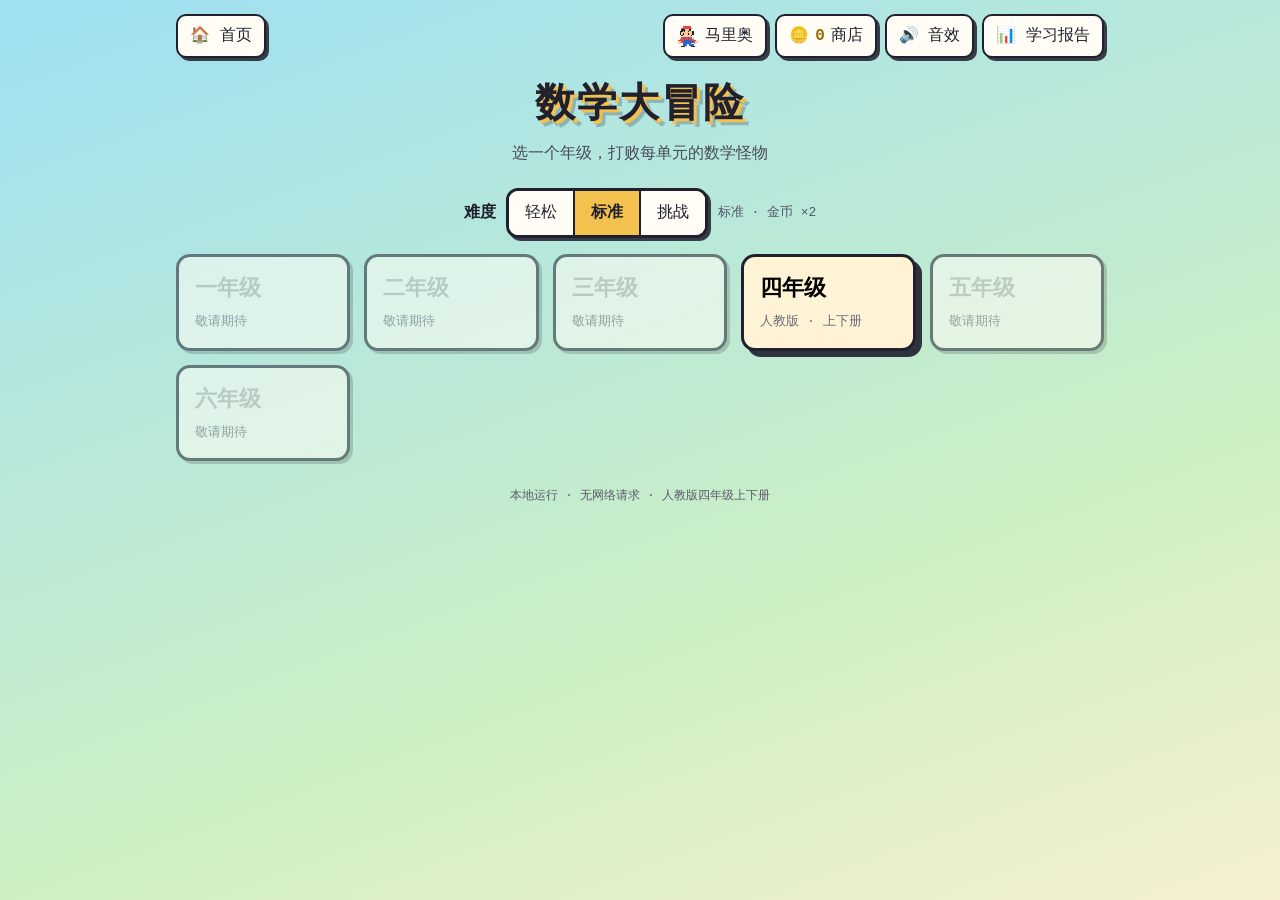
==== index.html @ fd485f0e "feat: 初始化数学大冒险并完成题目多样性与质量校验 本仓库此前没有提交，本次提交包含当前完整的四年级数学闯关游戏， 以及本轮完成的题目随机性 P0/P5 改动。  基础功能： - 人教版四年级上下" ====
<!DOCTYPE html>
<html lang="zh-CN">
<head>
  <meta charset="utf-8">
  <meta name="viewport" content="width=device-width, initial-scale=1">
  <title>数学大冒险 · 四年级</title>
  <link rel="stylesheet" href="css/style.css?v=5">
</head>
<body>
  <div id="app">
    <header id="topbar" class="topbar"></header>
    <main id="view" class="view" aria-live="polite"></main>
    <footer class="foot">本地运行 · 无网络请求 · 人教版四年级上下册</footer>
  </div>

  <!-- 经典脚本按依赖顺序加载：不用 ES Module，保证 file:// 下可直接打开 -->
  <script src="js/namespace.js?v=5"></script>
  <script src="data/character-assets.js?v=5"></script>
  <script src="data/difficulty.js?v=5"></script>
  <script src="data/curriculum.js?v=5"></script>
  <script src="data/shop.js?v=5"></script>
  <script src="data/music.js?v=5"></script>
  <script src="data/generators/g4a.js?v=5"></script>
  <script src="data/generators/g4b.js?v=5"></script>
  <script src="data/generators/challenge.js?v=5"></script>
  <script src="js/draw.js?v=5"></script>
  <script src="js/sprites.js?v=5"></script>
  <script src="js/audio.js?v=5"></script>
  <script src="js/music.js?v=5"></script>
  <script src="js/store.js?v=5"></script>
  <script src="js/session.js?v=5"></script>
  <script src="js/ui.js?v=5"></script>
  <script src="js/main.js?v=5"></script>
</body>
</html>
---- css/style.css ----
/* 任天堂风格像素界面：高对比、厚边框、硬阴影 */
:root {
  --ink: #20202e;
  --paper: #fffdf5;
  --sky1: #9fe0f3;
  --sky2: #cdefc4;
  --red: #e8453c;
  --green: #3aa655;
  --yellow: #f2c14e;
  --blue: #2f5fd0;
  --violet: #9b6bd6;
  --shadow: 6px 6px 0 rgba(32, 32, 46, 0.9);
}

* { box-sizing: border-box; }

html, body {
  margin: 0;
  padding: 0;
  min-height: 100%;
}

body {
  background: linear-gradient(160deg, var(--sky1) 0%, var(--sky2) 65%, #f6f0cf 100%);
  background-attachment: fixed;
  color: var(--ink);
  font-family: "Noto Sans SC", "PingFang SC", "Microsoft YaHei", "Courier New", monospace;
  font-size: 16px;
  line-height: 1.5;
}

#app {
  max-width: 960px;
  margin: 0 auto;
  padding: 14px 16px 40px;
}

/* ---------- 顶栏 ---------- */
.topbar {
  display: flex;
  align-items: center;
  justify-content: space-between;
  gap: 10px;
  flex-wrap: wrap;
  margin-bottom: 18px;
}

.bar-left, .bar-right { display: flex; align-items: center; gap: 8px; flex-wrap: wrap; }

.ghost {
  font: inherit;
  display: inline-flex;
  align-items: center;
  gap: 6px;
  padding: 8px 12px;
  background: var(--paper);
  border: 2px solid var(--ink);
  border-radius: 10px;
  box-shadow: 3px 3px 0 rgba(32, 32, 46, 0.85);
  cursor: pointer;
  color: var(--ink);
}

.ghost:hover { background: #fff6d9; }
.ghost:active { transform: translate(2px, 2px); box-shadow: 1px 1px 0 rgba(32, 32, 46, 0.85); }

.sprite {
  image-rendering: pixelated;
  image-rendering: crisp-edges;
  display: block;
}

.sprite.mini { width: 22px; height: 22px; }
.sprite.big { width: 88px; height: 88px; animation: bob 1.1s ease-in-out infinite; }

@keyframes bob {
  0%, 100% { transform: translateY(0); }
  50% { transform: translateY(-4px); }
}

/* 可点击控件保证 44px 最小高度（触屏友好） */
.ghost, .btn, .option, .chip, .node, .card { min-height: 44px; }

/* ---------- 首页 ---------- */
.hero { text-align: center; margin: 6px 0 22px; }
.hero h1 {
  font-size: 40px;
  margin: 6px 0;
  letter-spacing: 2px;
  color: var(--ink);
  text-shadow: 3px 3px 0 var(--yellow), 6px 6px 0 rgba(32, 32, 46, 0.25);
}
.sub { color: #4a4a5a; margin: 4px 0; }

.grade-grid {
  display: grid;
  grid-template-columns: repeat(auto-fit, minmax(150px, 1fr));
  gap: 14px;
}

.card {
  font: inherit;
  text-align: left;
  padding: 16px;
  background: var(--paper);
  border: 3px solid var(--ink);
  border-radius: 14px;
  box-shadow: var(--shadow);
  cursor: pointer;
  display: flex;
  flex-direction: column;
  gap: 6px;
}

.card:hover:not(.locked) { transform: translate(-2px, -2px); box-shadow: 8px 8px 0 rgba(32, 32, 46, 0.9); }
.card:active:not(.locked) { transform: translate(3px, 3px); box-shadow: 2px 2px 0 rgba(32, 32, 46, 0.9); }

.card.grade:nth-child(4) { background: #fff3d6; }
.card.locked { opacity: 0.55; cursor: not-allowed; box-shadow: 3px 3px 0 rgba(32, 32, 46, 0.35); }
.grade-name { font-size: 22px; font-weight: 700; }
.grade-note { font-size: 13px; color: #6b6b7a; }

/* ---------- 学期与单元 ---------- */
.panel-wrap { display: flex; flex-direction: column; gap: 18px; }

.semester-panel {
  background: var(--paper);
  border: 3px solid var(--ink);
  border-radius: 16px;
  box-shadow: var(--shadow);
  padding: 16px;
}

.semester-head {
  display: flex;
  align-items: center;
  justify-content: space-between;
  gap: 12px;
  flex-wrap: wrap;
}

.semester-head h2 { margin: 0; font-size: 22px; }

.chips {
  display: grid;
  grid-template-columns: repeat(auto-fill, minmax(190px, 1fr));
  gap: 10px;
  margin: 14px 0;
}

.chip {
  font: inherit;
  display: flex;
  align-items: center;
  justify-content: space-between;
  gap: 8px;
  padding: 10px 12px;
  background: #f4f8ff;
  border: 2px solid var(--ink);
  border-radius: 10px;
  cursor: pointer;
  text-align: left;
}

.chip:hover { background: #e3efff; }
.chip-name { font-size: 14px; }
.chip-stars { white-space: nowrap; }

.star { color: #9c9cae; font-size: 15px; }
.star.on { color: var(--yellow); text-shadow: 0 0 0 var(--ink); }

.exam-row {
  display: flex;
  align-items: center;
  justify-content: space-between;
  gap: 12px;
  flex-wrap: wrap;
  padding-top: 10px;
  border-top: 2px dashed #d6d0bd;
  font-size: 14px;
}

/* ---------- 地图 ---------- */
.map-head { display: flex; align-items: center; gap: 14px; flex-wrap: wrap; margin-bottom: 14px; }
.map-head h2 { margin: 0; font-size: 24px; }

.map-path { display: flex; flex-direction: column; gap: 12px; padding-bottom: 10px; }

.node {
  font: inherit;
  display: flex;
  align-items: center;
  gap: 12px;
  width: min(100%, 420px);
  padding: 12px 14px;
  background: var(--paper);
  border: 3px solid var(--ink);
  border-radius: 14px;
  box-shadow: 5px 5px 0 rgba(32, 32, 46, 0.85);
  cursor: pointer;
  text-align: left;
}

.map-path .node:nth-child(even) { margin-left: auto; }
.node:hover { transform: translate(-2px, -2px); box-shadow: 7px 7px 0 rgba(32, 32, 46, 0.9); }
.node:active { transform: translate(3px, 3px); box-shadow: 2px 2px 0 rgba(32, 32, 46, 0.9); }
.node.done { background: #eefbe9; }
.node.focus { outline: 4px solid var(--yellow); outline-offset: 3px; }
.node.boss { background: #ffe9e6; border-color: #7a1f1a; }

.node-order {
  flex: 0 0 auto;
  width: 34px;
  height: 34px;
  display: grid;
  place-items: center;
  border-radius: 50%;
  background: var(--blue);
  color: #fff;
  font-weight: 700;
  border: 2px solid var(--ink);
}

.node.boss .node-order { background: var(--red); }
.node-name { flex: 1; font-size: 16px; }
.node-stars { white-space: nowrap; font-size: 13px; color: #55556a; }

/* ---------- 战斗 ---------- */
.arena {
  display: grid;
  grid-template-columns: 1fr auto 1fr;
  align-items: center;
  gap: 10px;
  background: rgba(255, 255, 255, 0.55);
  border: 3px solid var(--ink);
  border-radius: 16px;
  padding: 12px 16px;
  margin-bottom: 14px;
}

.fighter { display: flex; flex-direction: column; align-items: center; gap: 4px; }
.fighter.right { align-items: center; }
.fname { font-size: 13px; font-weight: 700; }

.hearts { font-size: 22px; letter-spacing: 2px; }
.heart { color: var(--red); }
.heart.off { color: #b9b9c6; }

.hpbar {
  width: 120px;
  height: 14px;
  background: #d9d9e3;
  border: 2px solid var(--ink);
  border-radius: 8px;
  overflow: hidden;
}

.hpbar i {
  display: block;
  height: 100%;
  background: linear-gradient(90deg, #9be36f, #3aa655);
  transition: width 0.25s ease-out;
}

.mid { display: flex; flex-direction: column; align-items: center; gap: 6px; }
.vs { font-size: 20px; font-weight: 800; color: var(--red); }
.combo { font-size: 12px; color: var(--violet); min-height: 16px; font-weight: 700; }

.qcard {
  background: var(--paper);
  border: 3px solid var(--ink);
  border-radius: 16px;
  box-shadow: var(--shadow);
  padding: 16px;
}

.qhead { font-size: 13px; color: #6b6b7a; margin-bottom: 8px; }

.prompt {
  font-size: 20px;
  font-weight: 700;
  margin: 4px 0 14px;
  line-height: 1.55;
  word-break: break-word;
}

.qcanvas {
  display: block;
  width: 100%;
  max-width: 420px;
  height: 220px;
  margin: 0 auto 14px;
  background: var(--paper);
  border: 2px solid #d6d0bd;
  border-radius: 10px;
}

.options {
  display: grid;
  grid-template-columns: 1fr 1fr;
  gap: 10px;
}

.option {
  font: inherit;
  min-height: 52px;
  padding: 12px 14px;
  background: #f7f9ff;
  border: 3px solid var(--ink);
  border-radius: 12px;
  box-shadow: 4px 4px 0 rgba(32, 32, 46, 0.8);
  cursor: pointer;
  font-size: 17px;
  text-align: center;
  word-break: break-word;
}

.option:hover:not(:disabled) { background: #ffeeb8; transform: translate(-1px, -1px); }
.option:active:not(:disabled) { transform: translate(3px, 3px); box-shadow: 1px 1px 0 rgba(32, 32, 46, 0.8); }
.option.right { background: #d6f5d0; border-color: #1f7a35; }
.option.wrong { background: #ffd9d6; border-color: #a52a24; }
.option:disabled { cursor: default; }

.feedback {
  margin-top: 14px;
  padding: 12px 14px;
  border: 3px solid var(--ink);
  border-radius: 12px;
  background: #f4f8ff;
}

.feedback.ok { background: #e9fbe4; }
.feedback.bad { background: #ffecea; }
.fb-title { font-weight: 700; margin-bottom: 6px; }
.fb-explain { font-size: 14px; color: #3d3d4d; margin-bottom: 10px; }

/* ---------- 按钮 ---------- */
.btn {
  font: inherit;
  padding: 11px 20px;
  background: var(--yellow);
  border: 3px solid var(--ink);
  border-radius: 12px;
  box-shadow: 4px 4px 0 rgba(32, 32, 46, 0.85);
  cursor: pointer;
  font-weight: 700;
}

.btn:hover { filter: brightness(1.05); }
.btn:active { transform: translate(3px, 3px); box-shadow: 1px 1px 0 rgba(32, 32, 46, 0.85); }
.btn.alt { background: #d9ecff; }
.btn.danger { background: #ffc9c4; }
.btn.small { padding: 8px 14px; font-size: 14px; }

/* ---------- 结算 ---------- */
.result { text-align: center; background: var(--paper); border: 3px solid var(--ink); border-radius: 18px; box-shadow: var(--shadow); padding: 22px 18px; }
.result h2 { margin: 4px 0 6px; font-size: 30px; }
.result.win h2 { color: var(--green); }
.result.lose h2 { color: var(--red); }

.big-stars { font-size: 42px; letter-spacing: 6px; margin: 6px 0 10px; }
.big-stars .star { font-size: 42px; }

.result h3 { margin: 18px 0 6px; font-size: 16px; text-align: left; }
.topic-list { text-align: left; margin: 0; padding-left: 20px; color: #3d3d4d; }

.wrong-list { text-align: left; list-style: none; padding: 0; margin: 0; display: flex; flex-direction: column; gap: 10px; }
.wrong-list li { border: 2px dashed #d6d0bd; border-radius: 10px; padding: 10px 12px; }
.w-prompt { font-weight: 700; margin-bottom: 4px; }
.w-ans { font-size: 14px; color: #4a4a5a; }

.allright { color: var(--green); font-weight: 700; }

.actions { display: flex; gap: 12px; justify-content: center; flex-wrap: wrap; margin-top: 18px; }

.score { font-size: 54px; font-weight: 800; color: var(--blue); }

.meter { height: 16px; background: #e3e3ec; border: 2px solid var(--ink); border-radius: 10px; overflow: hidden; margin: 10px auto 16px; max-width: 420px; }
.meter i { display: block; height: 100%; background: linear-gradient(90deg, var(--green), var(--yellow)); }

/* ---------- 测验 ---------- */
.exam-head {
  display: flex;
  align-items: center;
  justify-content: space-between;
  gap: 12px;
  flex-wrap: wrap;
  margin-bottom: 12px;
  background: rgba(255, 255, 255, 0.6);
  border: 3px solid var(--ink);
  border-radius: 14px;
  padding: 10px 14px;
}

.exam-title { font-weight: 700; }
.exam-timer { font-size: 22px; font-weight: 800; color: var(--red); font-variant-numeric: tabular-nums; }
.exam-progress { font-size: 13px; color: #55556a; }

/* ---------- 报告 ---------- */
.report { background: var(--paper); border: 3px solid var(--ink); border-radius: 18px; box-shadow: var(--shadow); padding: 20px; }
.report h2 { margin-top: 0; }
.report h3 { margin: 20px 0 8px; }

.stats { display: grid; grid-template-columns: repeat(auto-fit, minmax(130px, 1fr)); gap: 12px; }
.stat { background: #f4f8ff; border: 2px solid var(--ink); border-radius: 12px; padding: 12px; text-align: center; }
.stat b { display: block; font-size: 26px; color: var(--blue); }
.stat span { font-size: 13px; color: #55556a; }

.report-table { width: 100%; border-collapse: collapse; font-size: 14px; }
.report-table th, .report-table td { border-bottom: 2px solid #eee7d6; padding: 8px 6px; text-align: left; }
.report-table .c { text-align: center; }

.exam-line { font-size: 14px; color: #4a4a5a; }

.warn {
  background: #fff3cd;
  border: 2px solid #b8860b;
  border-radius: 10px;
  padding: 10px 12px;
  font-size: 14px;
}

.fatal { background: #ffecea; border: 3px solid #7a1f1a; border-radius: 14px; padding: 20px; }
.fatal h1 { margin-top: 0; color: #7a1f1a; }

.foot { text-align: center; font-size: 12px; color: #5b5b6b; margin-top: 26px; }

@media (max-width: 720px) {
  .options { grid-template-columns: 1fr; }
  .hero h1 { font-size: 30px; }
  .arena { padding: 10px; }
  .sprite.big { width: 64px; height: 64px; }
  .map-path .node:nth-child(even) { margin-left: 0; }
  .node { width: 100%; }
}

@media (max-width: 1024px) {
  body { overflow-x: hidden; }
}

/* ---------- 攻击动画：马里奥跳跃、林克挥剑 ---------- */
@keyframes jumpAttack {
  0% { transform: translateY(0) scale(1); }
  35% { transform: translateY(-20px) scale(1.06); }
  65% { transform: translateY(-4px) scale(1.02); }
  100% { transform: translateY(0) scale(1); }
}

@keyframes slashAttack {
  0% { transform: rotate(0deg) translateX(0); }
  30% { transform: rotate(-16deg) translateX(-4px); }
  60% { transform: rotate(14deg) translateX(12px); }
  100% { transform: rotate(0deg) translateX(0); }
}

.sprite.big.act-mario { animation: jumpAttack 0.5s ease-out; }
.sprite.big.act-link { animation: slashAttack 0.5s ease-out; }

@keyframes hitShake {
  0%, 100% { transform: translateX(0); filter: none; }
  20% { transform: translateX(-6px); filter: brightness(1.6); }
  45% { transform: translateX(5px); }
  70% { transform: translateX(-3px); filter: brightness(1.3); }
}

.fighter.right.hit { animation: hitShake 0.42s ease-out; }

.super-banner {
  display: inline-block;
  margin-bottom: 6px;
  padding: 4px 14px;
  background: var(--red);
  color: #fff;
  font-weight: 800;
  letter-spacing: 2px;
  border: 2px solid var(--ink);
  border-radius: 8px;
  transform: rotate(-3deg);
  animation: superPop 0.4s ease-out;
}

@keyframes superPop {
  0% { transform: scale(0.5) rotate(-12deg); opacity: 0; }
  70% { transform: scale(1.12) rotate(-2deg); opacity: 1; }
  100% { transform: scale(1) rotate(-3deg); opacity: 1; }
}

/* 掉心时的心跳反馈 */
@keyframes heartHurt {
  0% { transform: scale(1); }
  25% { transform: scale(1.18) rotate(-3deg); }
  55% { transform: scale(0.94) rotate(2deg); }
  100% { transform: scale(1); }
}

.hearts.hurt { animation: heartHurt 0.45s ease-out; }

/* ---------- 金币与难度 ---------- */
.wallet { font-variant-numeric: tabular-nums; }
.wallet b { font-size: 16px; color: #a06a00; }

.difficulty-row {
  display: flex;
  align-items: center;
  justify-content: center;
  gap: 10px;
  flex-wrap: wrap;
  margin: 0 0 16px;
}

.diff-label { font-weight: 700; }

.segmented {
  display: inline-flex;
  border: 3px solid var(--ink);
  border-radius: 12px;
  overflow: hidden;
  box-shadow: 3px 3px 0 rgba(32, 32, 46, 0.85);
  background: var(--paper);
}

.seg {
  font: inherit;
  min-height: 44px;
  padding: 8px 16px;
  border: 0;
  border-right: 2px solid var(--ink);
  background: var(--paper);
  color: var(--ink);
  cursor: pointer;
}

.seg:last-child { border-right: 0; }
.seg:hover { background: #fff6d9; }
.seg.on { background: var(--yellow); font-weight: 800; }

.diff-note { font-size: 13px; color: #55556a; }

/* ---------- 头像 ---------- */
.avatar {
  display: inline-flex;
  align-items: center;
  justify-content: center;
  width: 36px;
  height: 36px;
  border: 3px solid var(--ink);
  border-radius: 9px;
  background: #fff;
  box-shadow: 2px 2px 0 rgba(32, 32, 46, 0.8);
  overflow: hidden;
  flex: none;
}

.avatar-default { background: #eaf6ff; }
.avatar-img { width: 100%; height: 100%; }

.avatar-letter {
  background: var(--tile);
  color: #fff;
  font-size: 20px;
  font-weight: 800;
  line-height: 1;
  text-shadow: 2px 2px 0 var(--tile-dark);
}

.avatar-big { width: 96px; height: 96px; border-width: 4px; border-radius: 14px; box-shadow: 4px 4px 0 rgba(32, 32, 46, 0.85); }
.avatar-big.avatar-letter { font-size: 52px; }
.avatar-card { width: 64px; height: 64px; }
.avatar-card.avatar-letter { font-size: 32px; }

/* ---------- 胜利庆祝 ---------- */
.celebration { position: relative; display: inline-block; margin: 2px auto 10px; }

@keyframes celebHop {
  0%, 100% { transform: translateY(0); }
  40% { transform: translateY(-14px); }
  60% { transform: translateY(-4px); }
}

@keyframes celebSpin {
  0% { transform: rotate(0deg) scale(1); }
  50% { transform: rotate(360deg) scale(1.08); }
  100% { transform: rotate(720deg) scale(1); }
}

@keyframes celebJump {
  0%, 100% { transform: translateY(0) rotate(0deg); }
  30% { transform: translateY(-24px) rotate(-8deg); }
  55% { transform: translateY(-6px) rotate(6deg); }
  75% { transform: translateY(-16px) rotate(-3deg); }
}

@keyframes celebSway {
  0%, 100% { transform: rotate(-7deg) translateY(0); }
  50% { transform: rotate(7deg) translateY(-8px); }
}

.celeb-default .avatar { animation: celebHop 1s ease-in-out infinite; }
.celeb-avatar-a .avatar { animation: celebSpin 1.6s ease-in-out infinite; }
.celeb-avatar-b .avatar { animation: celebJump 1.1s ease-in-out infinite; }
.celeb-avatar-c .avatar { animation: celebSway 1.2s ease-in-out infinite; }

.celeb-lose .avatar { filter: grayscale(1); opacity: 0.55; }

.twinkle {
  position: absolute;
  color: var(--yellow);
  font-style: normal;
  font-size: 18px;
  animation: twinkle 1.1s ease-in-out infinite;
}

.twinkle.t1 { top: -4px; left: -14px; }
.twinkle.t2 { top: 10px; right: -16px; animation-delay: 0.3s; }
.twinkle.t3 { bottom: 0; left: -18px; animation-delay: 0.6s; }

@keyframes twinkle {
  0%, 100% { opacity: 0.25; transform: scale(0.8); }
  50% { opacity: 1; transform: scale(1.2); }
}

/* ---------- 攻击特效 ---------- */
.fighter.right { position: relative; }

.fx { position: absolute; inset: 0; pointer-events: none; z-index: 3; }

.fx-lightning i {
  position: absolute;
  left: 50%;
  top: -6px;
  width: 22px;
  height: 76px;
  margin-left: -11px;
  background: #fff36b;
  clip-path: polygon(52% 0, 82% 0, 58% 38%, 86% 38%, 30% 100%, 44% 55%, 18% 55%);
  filter: drop-shadow(0 0 6px #ffd93b);
  animation: boltStrike 0.55s steps(4) both;
}

.fx-lightning i:nth-child(2) {
  left: 22%;
  top: 10px;
  height: 46px;
  width: 14px;
  animation-delay: 0.08s;
  opacity: 0.8;
}

.fx-lightning i:nth-child(3) {
  left: 78%;
  top: 4px;
  height: 52px;
  width: 12px;
  animation-delay: 0.14s;
  opacity: 0.7;
}

@keyframes boltStrike {
  0% { opacity: 0; transform: translateY(-18px) scaleY(0.3); }
  18% { opacity: 1; transform: translateY(0) scaleY(1); }
  38% { opacity: 0.15; }
  56% { opacity: 1; }
  100% { opacity: 0; transform: translateY(5px) scaleY(0.9); }
}

.fx-stars i {
  position: absolute;
  left: 50%;
  top: 52%;
  width: 12px;
  height: 12px;
  background: var(--yellow);
  clip-path: polygon(50% 0, 61% 35%, 98% 35%, 68% 57%, 79% 91%, 50% 70%, 21% 91%, 32% 57%, 2% 35%, 39% 35%);
  filter: drop-shadow(0 0 4px #ffdf6b);
  animation: starBurst 0.6s ease-out both;
  animation-delay: var(--d, 0s);
}

.fx-stars i:nth-child(even) { background: #fff3c4; width: 9px; height: 9px; }

@keyframes starBurst {
  0% { opacity: 0; transform: translate(-50%, -50%) scale(0.3); }
  20% { opacity: 1; }
  100% { opacity: 0; transform: translate(calc(-50% + var(--dx)), calc(-50% + var(--dy))) scale(1.1); }
}

/* ---------- 金币结算 ---------- */
.coin-gain {
  display: inline-flex;
  align-items: baseline;
  gap: 8px;
  margin: 4px 0 10px;
  padding: 6px 16px;
  background: #fff3c4;
  border: 2px dashed #c79b2e;
  border-radius: 12px;
  font-size: 24px;
  font-weight: 800;
  color: #a06a00;
  animation: coinPop 0.5s ease-out;
}

.coin-gain small { font-size: 13px; font-weight: 400; color: var(--ink); opacity: 0.75; }

@keyframes coinPop {
  0% { transform: scale(0.7); opacity: 0; }
  70% { transform: scale(1.08); }
  100% { transform: scale(1); opacity: 1; }
}

.lose-note { color: #8a8a99; }

/* ---------- 商店 ---------- */
.shop { background: var(--paper); border: 3px solid var(--ink); border-radius: 18px; box-shadow: var(--shadow); padding: 20px; }
.shop-head { display: flex; align-items: center; justify-content: space-between; gap: 12px; flex-wrap: wrap; }
.shop-head h2 { margin: 0; }

.wallet-big {
  font-size: 22px;
  font-weight: 800;
  color: #a06a00;
  background: #fff3c4;
  border: 2px solid #c79b2e;
  border-radius: 999px;
  padding: 4px 16px;
}

.shop-group { margin-top: 22px; }
.shop-group h3 { margin: 0 0 10px; }

.shop-grid {
  display: grid;
  grid-template-columns: repeat(auto-fill, minmax(200px, 1fr));
  gap: 12px;
}

.shop-item {
  display: flex;
  flex-direction: column;
  align-items: center;
  gap: 6px;
  text-align: center;
  background: #fff;
  border: 3px solid var(--ink);
  border-radius: 14px;
  box-shadow: 4px 4px 0 rgba(32, 32, 46, 0.8);
  padding: 12px;
}

.shop-item.equipped { background: #f0fff2; outline: 3px solid var(--green); outline-offset: -3px; }
.shop-item h4 { margin: 2px 0 0; font-size: 15px; }
.item-preview { height: 68px; display: flex; align-items: center; justify-content: center; }
.item-icon { font-size: 40px; line-height: 1; }
.item-desc { margin: 0; font-size: 12px; color: #55556a; min-height: 32px; }
.item-foot { display: flex; align-items: center; gap: 10px; margin-top: 4px; flex-wrap: wrap; justify-content: center; }
.price { font-size: 13px; font-weight: 700; color: #a06a00; }
.price.owned { color: #7a7a8a; font-weight: 400; }

.tag {
  font-size: 12px;
  font-weight: 700;
  color: #1d6b34;
  background: #d7f5df;
  border: 2px solid var(--green);
  border-radius: 999px;
  padding: 3px 10px;
}

.hint { font-size: 12px; color: #6b6b7a; margin: 8px 0 0; }

/* ---------- 提示 ---------- */
.toast {
  position: fixed;
  left: 50%;
  bottom: 28px;
  transform: translateX(-50%);
  background: var(--ink);
  color: #fff;
  padding: 10px 18px;
  border-radius: 10px;
  font-size: 14px;
  box-shadow: 3px 3px 0 rgba(0, 0, 0, 0.25);
  z-index: 50;
  animation: toastIn 0.2s ease-out;
}

@keyframes toastIn {
  from { opacity: 0; transform: translate(-50%, 8px); }
  to { opacity: 1; transform: translate(-50%, 0); }
}

@media (max-width: 480px) {
  .wallet-label { display: none; }
  .shop { padding: 14px; }
}
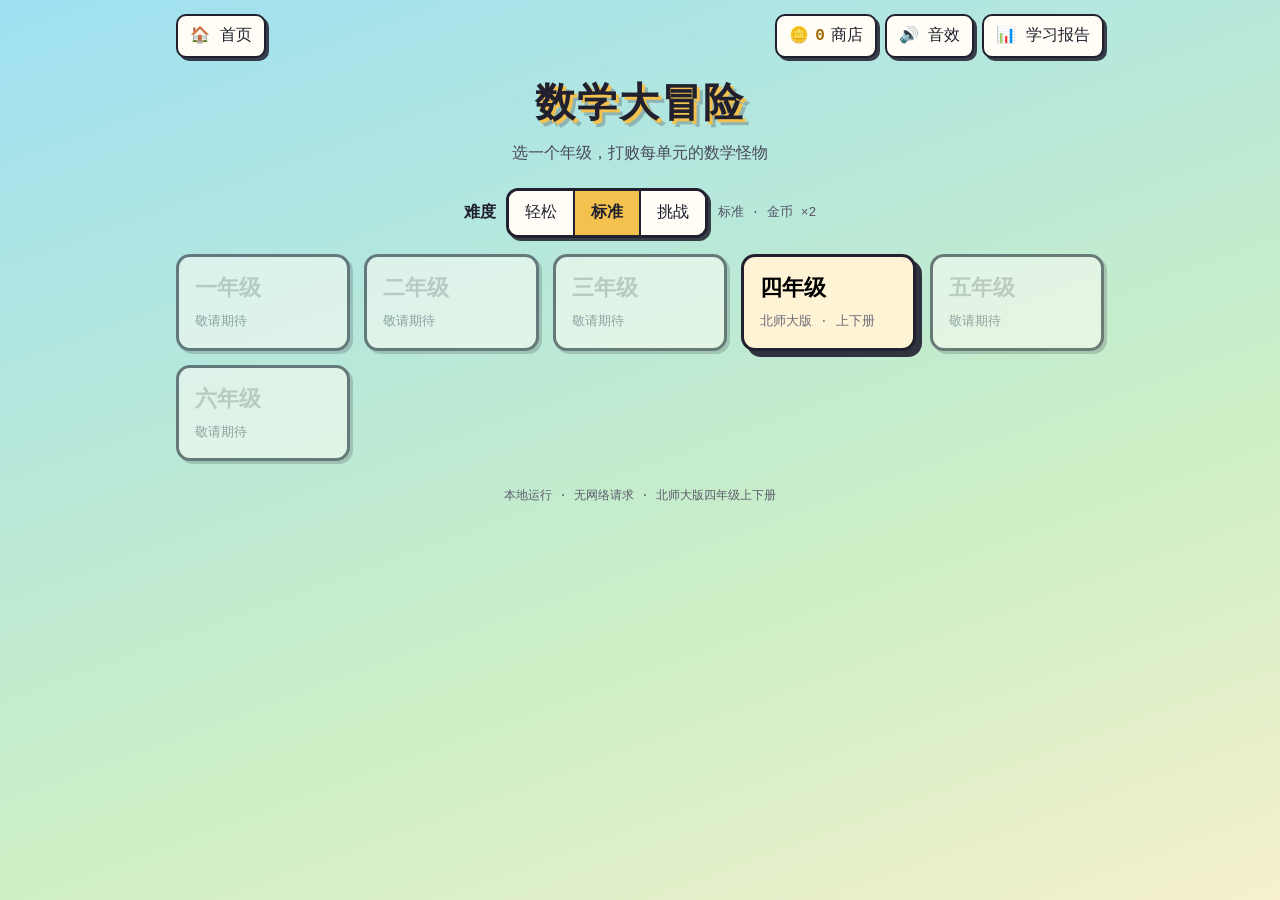
==== commit 76d015df: "fix: 修正人教版残留文案并完成 add-question-diversity 4.4 浏览器验证 - 首页年级卡与底部 footer 的"人教版 · 上下册"更正为"北师大版"   （题库已切北师" ====
--- a/index.html
+++ b/index.html
@@ -10,7 +10,7 @@
   <div id="app">
     <header id="topbar" class="topbar"></header>
     <main id="view" class="view" aria-live="polite"></main>
-    <footer class="foot">本地运行 · 无网络请求 · 人教版四年级上下册</footer>
+    <footer class="foot">本地运行 · 无网络请求 · 北师大版四年级上下册</footer>
   </div>
 
   <!-- 经典脚本按依赖顺序加载：不用 ES Module，保证 file:// 下可直接打开 -->
--- a/css/style.css
+++ b/css/style.css
@@ -595,10 +595,21 @@
   50% { transform: rotate(7deg) translateY(-8px); }
 }
 
+@keyframes celebBounce {
+  0%, 100% { transform: translateY(0) scale(1) rotate(0deg); }
+  25% { transform: translateY(-16px) scale(1.06, 0.92) rotate(-6deg); }
+  45% { transform: translateY(-4px) scale(0.94, 1.06) rotate(4deg); }
+  65% { transform: translateY(-12px) scale(1.04, 0.95) rotate(-3deg); }
+  85% { transform: translateY(0) scale(0.97, 1.03) rotate(2deg); }
+}
+
 .celeb-default .avatar { animation: celebHop 1s ease-in-out infinite; }
+.celeb-mario .avatar { animation: celebJump 0.9s ease-in-out infinite; }
+.celeb-link .avatar { animation: celebSpin 1.2s ease-in-out infinite; }
 .celeb-avatar-a .avatar { animation: celebSpin 1.6s ease-in-out infinite; }
 .celeb-avatar-b .avatar { animation: celebJump 1.1s ease-in-out infinite; }
 .celeb-avatar-c .avatar { animation: celebSway 1.2s ease-in-out infinite; }
+.celeb-avatar-d .avatar { animation: celebBounce 1.1s ease-in-out infinite; }
 
 .celeb-lose .avatar { filter: grayscale(1); opacity: 0.55; }
 
@@ -793,3 +804,118 @@
   .wallet-label { display: none; }
   .shop { padding: 14px; }
 }
+
+/* ---------- 受击白闪（敌人局部，z-index 2 位于商店特效 3 之下） ---------- */
+.hit-flash {
+  position: absolute;
+  inset: 0;
+  pointer-events: none;
+  z-index: 2;
+  background: radial-gradient(circle, rgba(255, 255, 255, 0.95), rgba(255, 255, 255, 0));
+  animation: hitFlash 0.1s ease-out forwards;
+}
+
+@keyframes hitFlash {
+  0% { opacity: 1; }
+  100% { opacity: 0; }
+}
+
+/* ---------- 爆炸容器 + 冲击波 + 像素粒子（z-index 4，可溢出容器外） ---------- */
+.boom {
+  position: absolute;
+  left: 50%;
+  top: 0;
+  width: 88px;
+  height: 88px;
+  margin-left: -44px;
+  pointer-events: none;
+  z-index: 4;
+}
+
+/* 冲击波环：像素风实色边框 + 硬阴影，不做平滑圆角 */
+.boom .shock {
+  position: absolute;
+  left: 50%;
+  top: 50%;
+  width: 22px;
+  height: 22px;
+  border: 3px solid var(--yellow);
+  box-shadow: 0 0 0 2px var(--ink);
+  animation: shockWave 0.5s ease-out both;
+}
+
+/* BOSS 冲击波更大、边框更粗 */
+.boom.big .shock {
+  width: 36px;
+  height: 36px;
+  border-width: 4px;
+}
+
+@keyframes shockWave {
+  0% { opacity: 1; transform: translate(-50%, -50%) scale(0.2); }
+  100% { opacity: 0; transform: translate(-50%, -50%) scale(3.6); }
+}
+
+/* 像素粒子：由 JS 内联 --dx/--dy/--d，普通 0.8s、BOSS 1.1s */
+.boom .p {
+  position: absolute;
+  left: 50%;
+  top: 50%;
+  width: 10px;
+  height: 10px;
+  background: var(--red);
+  box-shadow: 2px 2px 0 rgba(32, 32, 46, 0.8);
+  animation: boomFly var(--dur, 0.8s) ease-out both;
+  animation-delay: var(--d, 0s);
+}
+
+.boom.big .p { --dur: 1.1s; }
+
+@keyframes boomFly {
+  0% { opacity: 0; transform: translate(-50%, -50%) scale(0.4); }
+  20% { opacity: 1; }
+  100% { opacity: 0; transform: translate(calc(-50% + var(--dx)), calc(-50% + var(--dy))) scale(0.2); }
+}
+
+/* 爆炸期间隐藏敌人图像，但保留 .fname / .hpbar 占位，防布局跳动 */
+.fighter.right.boom .sprite.big { visibility: hidden; }
+
+/* ---------- 震屏：普通轻微 0.3s / BOSS 强烈 0.5s ---------- */
+.arena.shake { animation: arenaShake 0.3s ease-out; }
+.arena.shake-hard { animation: arenaShakeHard 0.5s ease-out; }
+
+@keyframes arenaShake {
+  0%, 100% { transform: translateX(0); }
+  25% { transform: translateX(-4px); }
+  50% { transform: translateX(4px); }
+  75% { transform: translateX(-2px); }
+}
+
+@keyframes arenaShakeHard {
+  0%, 100% { transform: translateX(0); }
+  20% { transform: translateX(-9px); }
+  40% { transform: translateX(8px); }
+  60% { transform: translateX(-6px); }
+  80% { transform: translateX(4px); }
+}
+
+/* 结算按钮出现前不可见不可点，JS 到时移除该类 */
+.btn.pending { visibility: hidden; pointer-events: none; }
+
+/* ---------- 敌人击败淡出 0.2s ---------- */
+.fighter.right.fade-out .sprite.big { animation: enemyFade 0.2s ease-out forwards; }
+
+@keyframes enemyFade {
+  to { opacity: 0; }
+}
+
+/* ---------- 减弱动效偏好：关闭白闪、震屏与爆炸粒子，做兜底 ---------- */
+@media (prefers-reduced-motion: reduce) {
+  .hit-flash { display: none; }
+  .arena.shake, .arena.shake-hard { animation: none; }
+  .boom .shock, .boom .p { display: none; }
+}
+
+/* ---------- 真实头像素材图：<img> 即 .avatar 元素本身 ---------- */
+img.avatar-img { object-fit: cover; display: block; }
+
